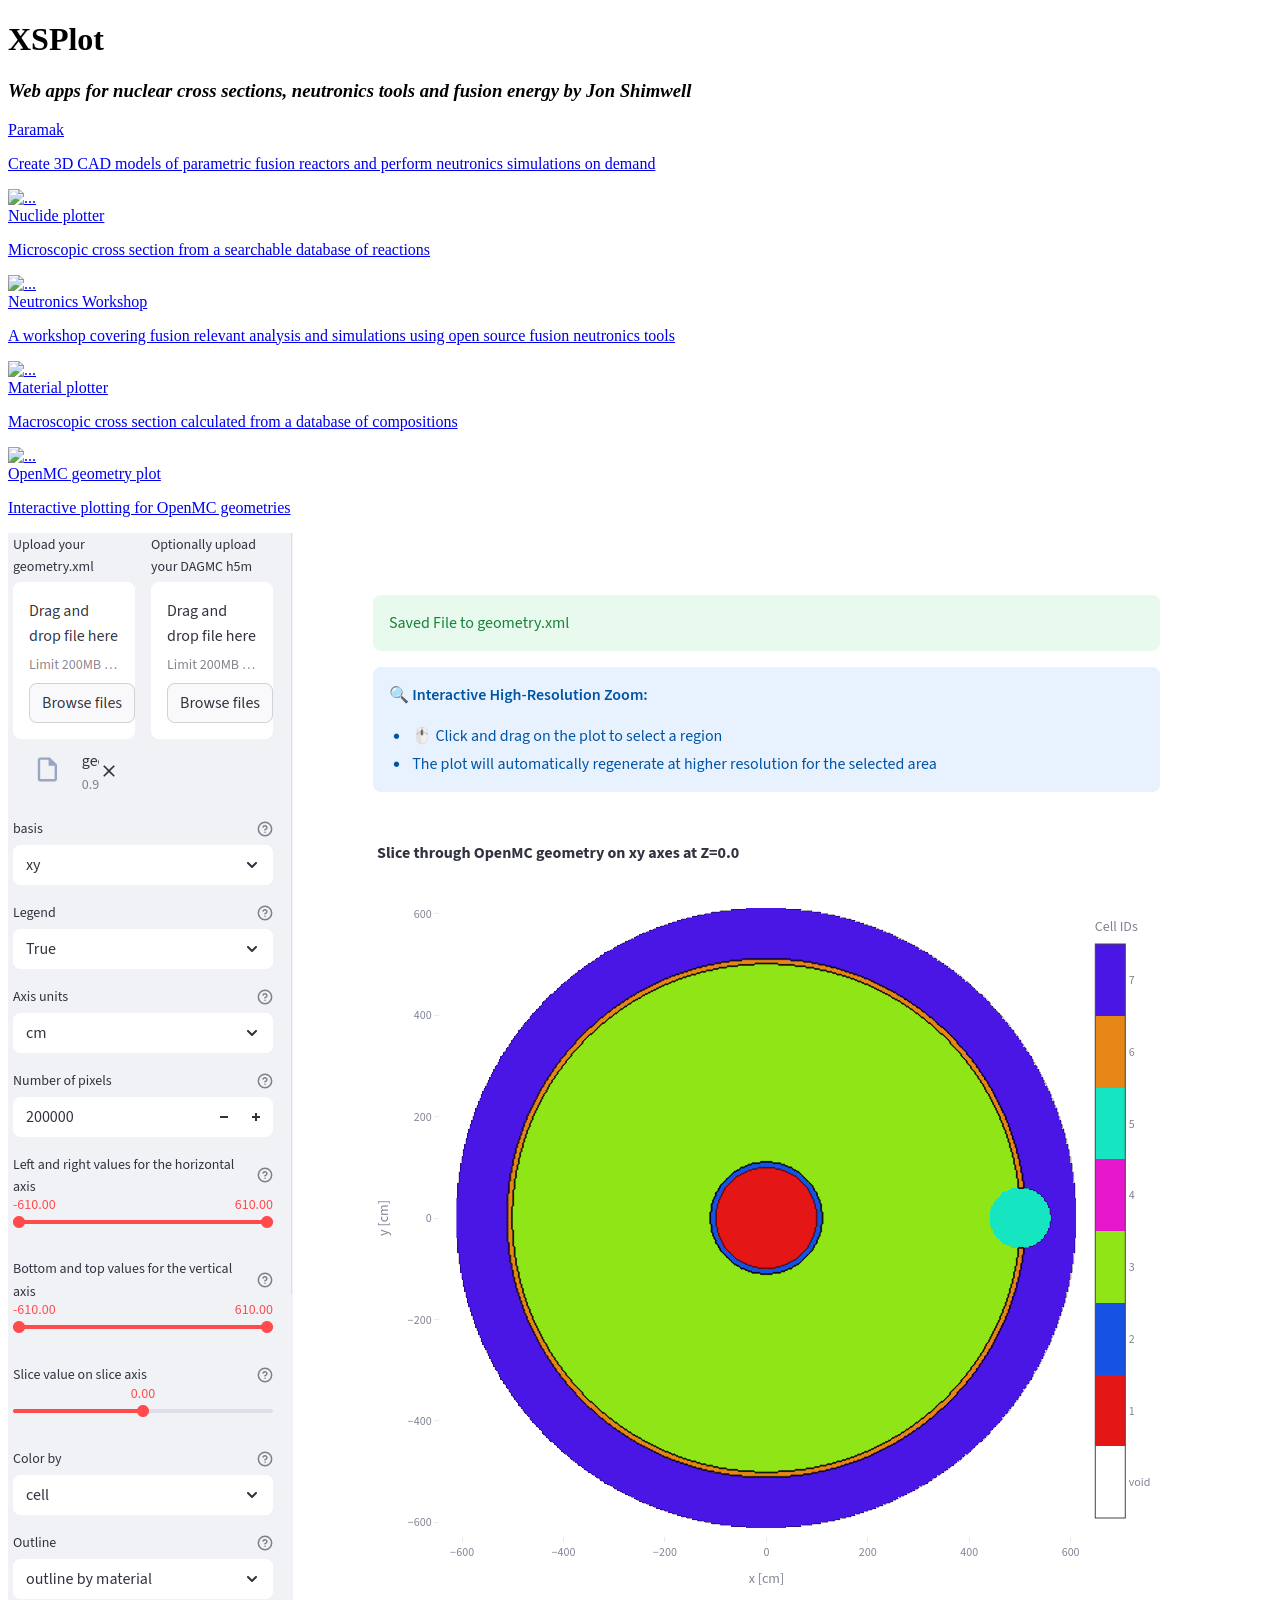
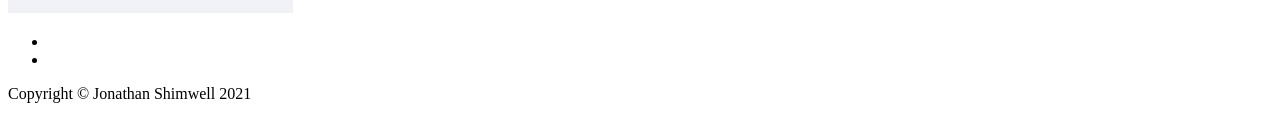
==== index.html @ 7b8dfab0 "fixed url" ====
<!DOCTYPE html>
<html lang="en">
    <head>
        <meta charset="utf-8" />
        <meta name="viewport" content="width=device-width, initial-scale=1, shrink-to-fit=no" />
        <meta name="description" content="Online plotting tool for neutron cross sections, OpenMC geometry visualisation and fusion reactor CAD model production" />
        <meta name="keywords" content="plot neutron nuclear cross section ENDF TENDL energy barns database plotter tendl endf openmc geometry cad fusion parametric paramak" />
        <meta name="author" content="Jonathan Shimwell" />
        <title>XSPlot - Neutronics web apps</title>
        <!-- Favicon-->
        <link rel="icon" type="image/x-icon" href="assets/favicon.ico" />
        <!-- Font Awesome icons (free version)-->
        <script src="https://use.fontawesome.com/releases/v5.15.3/js/all.js" crossorigin="anonymous"></script>
        <!-- Simple line icons-->
        <link href="https://cdnjs.cloudflare.com/ajax/libs/simple-line-icons/2.5.5/css/simple-line-icons.min.css" rel="stylesheet" />
        <!-- Google fonts-->
        <link href="https://fonts.googleapis.com/css?family=Source+Sans+Pro:300,400,700,300italic,400italic,700italic" rel="stylesheet" type="text/css" />
        <!-- Core theme CSS (includes Bootstrap)-->
        <link href="css/styles.css" rel="stylesheet" />
    </head>
    <body id="page-top">
        <!-- Header-->
        <header class="masthead d-flex align-items-center">
            <div class="container px-4 px-lg-5 text-center">
                <h1 class="mb-1">XSPlot</h1>
                <h3 class="mb-5"><em>Web apps for nuclear cross sections, neutronics tools and fusion energy by Jon Shimwell</em></h3>
                <!-- <a class="btn btn-primary btn-xl" href="#about">Find Out More</a> -->
                
                <section class="content-section" id="portfolio">
                    <div class="container px-4 px-lg-5">
                        <div class="content-section-heading text-center">
                    <!-- <h2 class="mb-5">Projects by Jon Shimwell</h2> -->
                </div>
                <div class="row gx-0">
                    <div class="col-lg-6">
                        <a class="portfolio-item" href="https://fusion-energy.github.io/paramak/stable/index.html">
                            <div class="caption">
                                <div class="caption-content">
                                    <div class="h2">Paramak</div>
                                    <p class="mb-0">Create 3D CAD models of parametric fusion reactors and perform neutronics simulations on demand</p>
                                </div>
                            </div>
                            <img class="img-fluid" src="assets/img/portfolio-1.jpg" alt="..." />
                        </a>
                    </div>
                    <div class="col-lg-6">
                        <a class="portfolio-item" href="https://fusion-energy.github.io/nuclide_cross_section_plotter.rs/index.html">
                            <div class="caption">
                                <div class="caption-content">
                                    <div class="h2">Nuclide plotter</div>
                                    <p class="mb-0">Microscopic cross section from a searchable database of reactions</p>
                                </div>
                            </div>
                            <img class="img-fluid" src="assets/img/portfolio-2.jpg" alt="..." />
                        </a>
                    </div>
                    <div class="col-lg-6">
                        <a class="portfolio-item" href="https://github.com/fusion-energy/neutronics-workshop/">
                            <div class="caption">
                                <div class="caption-content">
                                    <div class="h2">Neutronics Workshop</div>
                                    <p class="mb-0">A workshop covering fusion relevant analysis and simulations using open source fusion neutronics tools </p>
                                    <!-- <p class="mb-0">Macroscopic cross sections made from element / isotope fractions and a density</p> -->
                                </div>
                            </div>
                            <img class="img-fluid" src="assets/img/portfolio-5.jpg" alt="..." />
                        </a>
                    </div> 
                    <div class="col-lg-6">
                        <a class="portfolio-item" href="https://shimwell.github.io/materials_for_mc_online/">
                            <div class="caption">
                                <div class="caption-content">
                                    <div class="h2">Material plotter</div>
                                    <p class="mb-0">Macroscopic cross section calculated from a database of compositions</p>
                                </div>
                            </div>
                            <img class="img-fluid" src="assets/img/portfolio-3.jpg" alt="..." />
                        </a>
                    </div>
                    <div class="col-lg-6">
                        <a class="portfolio-item" href="https://openmcgeometryplot.streamlit.app/">
                            <div class="caption">
                                <div class="caption-content">
                                    <div class="h2">OpenMC geometry plot</div>
                                    <p class="mb-0">Interactive plotting for OpenMC geometries</p>
                                </div>
                            </div>
                            <img class="img-fluid" src="assets/img/portfolio-6.png" alt="..." />
                        </a>
                    </div>
                   
                </div>
            </div>
        </section>
       
    </div>
</header>

        <!-- Footer-->
        <footer class="footer text-center">
            <div class="container px-4 px-lg-5">
                <ul class="list-inline mb-5">
                    <li class="list-inline-item">
                        <a class="social-link rounded-circle text-white" href="https://github.com/openmc-data-storage"><i class="icon-social-github"></i></a>
                    </li>
                    <li class="list-inline-item">
                        <a class="social-link rounded-circle text-white" href="https://uk.linkedin.com/in/shimwell"><i class="icon-social-linkedin"></i></a>
                    </li>
                </ul>
                <p class="text-muted small mb-0">Copyright &copy; Jonathan Shimwell 2021</p>
            </div>
        </footer>
        <!-- Scroll to Top Button-->
        <a class="scroll-to-top rounded" href="#page-top"><i class="fas fa-angle-up"></i></a>
        <!-- Bootstrap core JS-->
        <script src="https://cdn.jsdelivr.net/npm/bootstrap@5.1.0/dist/js/bootstrap.bundle.min.js"></script>
        <!-- Core theme JS-->
        <script src="js/scripts.js"></script>
    </body>
</html>
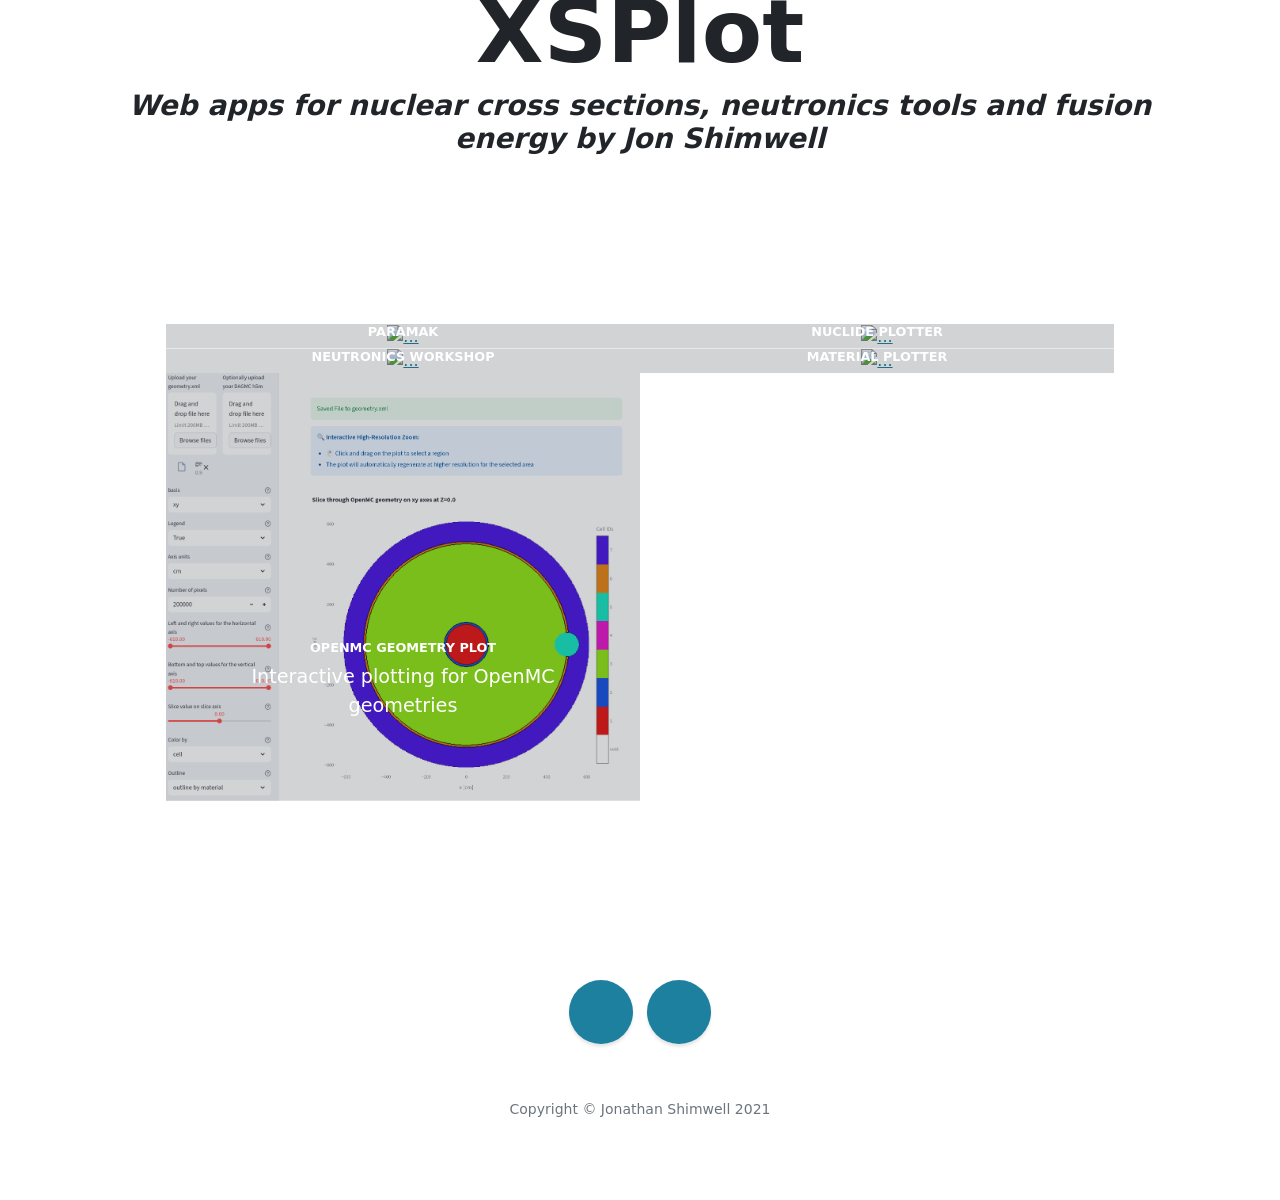
==== commit 464b2868: "Use the system font stack instead of loading Source Sans Pro from Google Loading the font from fonts" ====
--- a/index.html
+++ b/index.html
@@ -13,8 +13,6 @@
         <script src="https://use.fontawesome.com/releases/v5.15.3/js/all.js" crossorigin="anonymous"></script>
         <!-- Simple line icons-->
         <link href="https://cdnjs.cloudflare.com/ajax/libs/simple-line-icons/2.5.5/css/simple-line-icons.min.css" rel="stylesheet" />
-        <!-- Google fonts-->
-        <link href="https://fonts.googleapis.com/css?family=Source+Sans+Pro:300,400,700,300italic,400italic,700italic" rel="stylesheet" type="text/css" />
         <!-- Core theme CSS (includes Bootstrap)-->
         <link href="css/styles.css" rel="stylesheet" />
     </head>
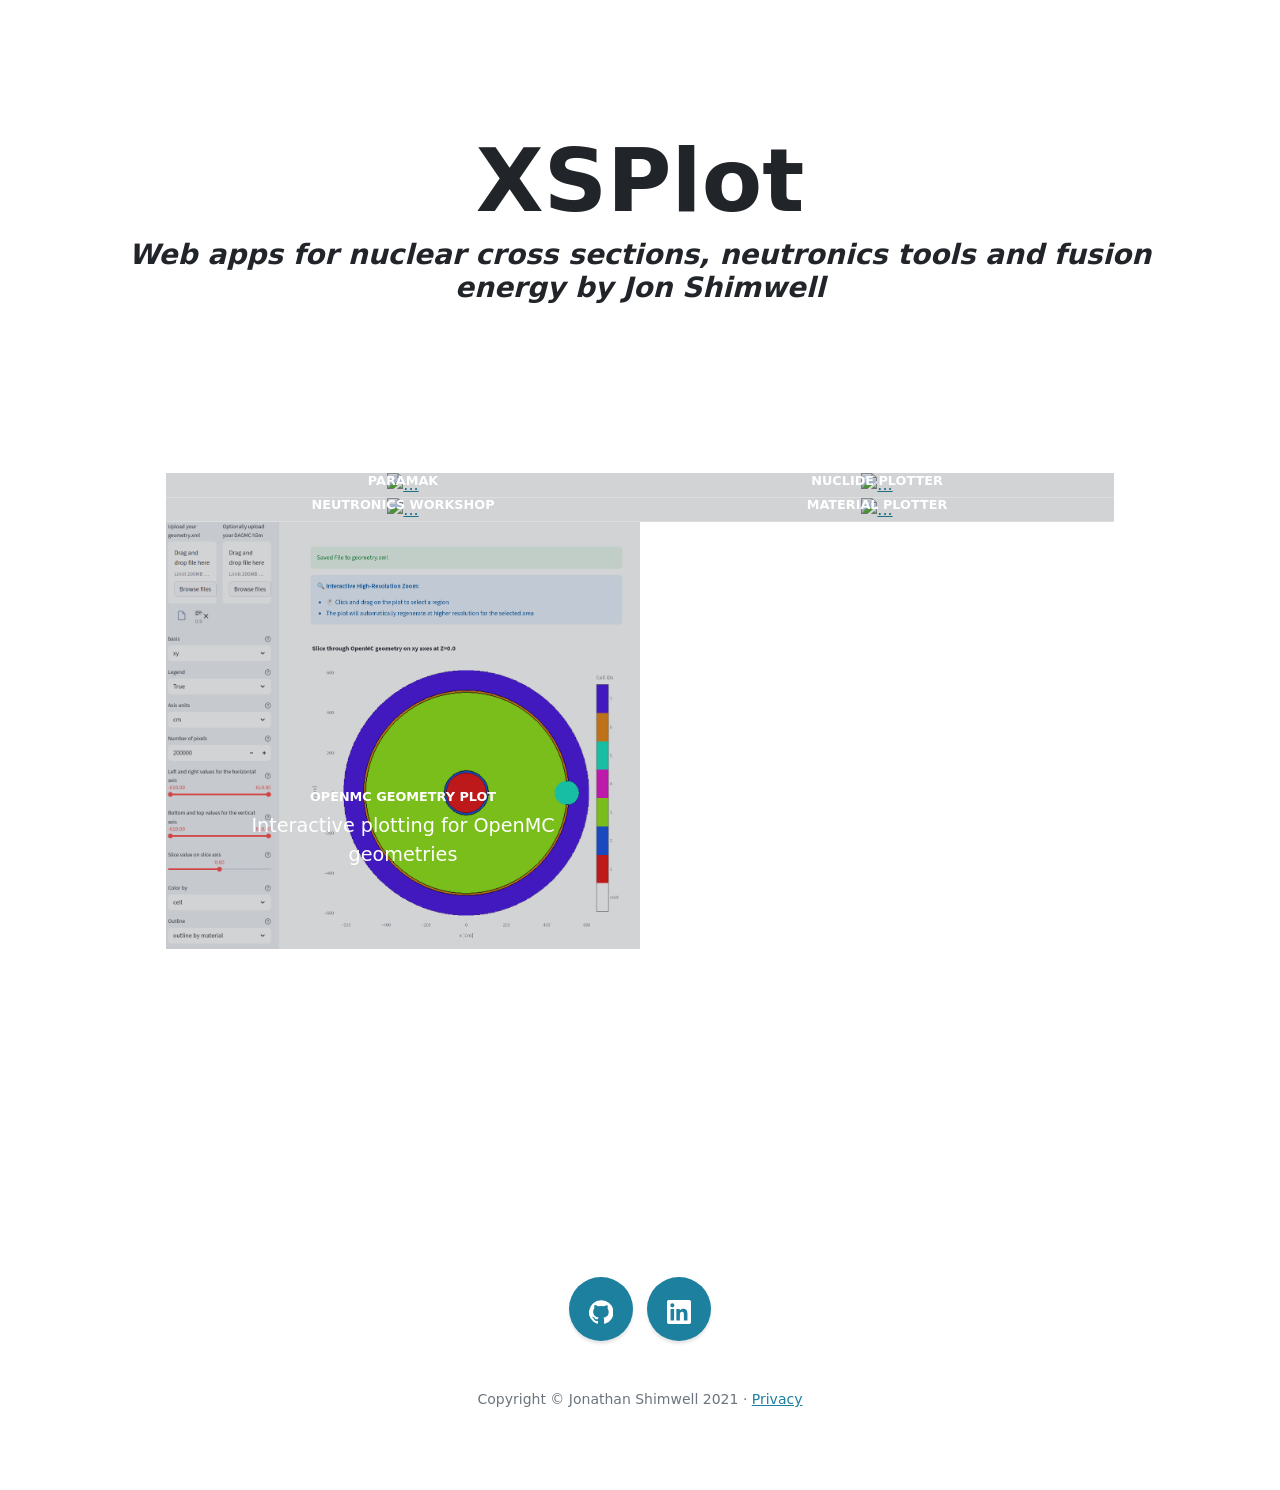
==== commit ee5ac4c6: "Draw the icons inline and add a privacy notice The page loaded three files from other hosts to draw " ====
--- a/index.html
+++ b/index.html
@@ -9,10 +9,6 @@
         <title>XSPlot - Neutronics web apps</title>
         <!-- Favicon-->
         <link rel="icon" type="image/x-icon" href="assets/favicon.ico" />
-        <!-- Font Awesome icons (free version)-->
-        <script src="https://use.fontawesome.com/releases/v5.15.3/js/all.js" crossorigin="anonymous"></script>
-        <!-- Simple line icons-->
-        <link href="https://cdnjs.cloudflare.com/ajax/libs/simple-line-icons/2.5.5/css/simple-line-icons.min.css" rel="stylesheet" />
         <!-- Core theme CSS (includes Bootstrap)-->
         <link href="css/styles.css" rel="stylesheet" />
     </head>
@@ -99,19 +95,17 @@
             <div class="container px-4 px-lg-5">
                 <ul class="list-inline mb-5">
                     <li class="list-inline-item">
-                        <a class="social-link rounded-circle text-white" href="https://github.com/openmc-data-storage"><i class="icon-social-github"></i></a>
+                        <a class="social-link rounded-circle text-white" href="https://github.com/openmc-data-storage"><svg width="24" height="24" viewBox="0 0 24 24" fill="currentColor" style="vertical-align: middle;" role="img" aria-label="GitHub"><path d="M12 .3a12 12 0 0 0-3.8 23.4c.6.1.8-.3.8-.6v-2.2c-3.3.7-4-1.6-4-1.6-.6-1.4-1.4-1.8-1.4-1.8-1-.7.1-.7.1-.7 1.2.1 1.8 1.2 1.8 1.2 1 1.8 2.8 1.3 3.5 1 0-.8.4-1.3.7-1.6-2.7-.3-5.5-1.3-5.5-5.9 0-1.3.5-2.4 1.2-3.2 0-.4-.5-1.6.2-3.2 0 0 1-.3 3.3 1.2a11.5 11.5 0 0 1 6 0C17.4 5 18.4 5.3 18.4 5.3c.7 1.6.2 2.8.1 3.2.8.8 1.2 1.9 1.2 3.2 0 4.6-2.8 5.6-5.5 5.9.5.4.9 1.1.9 2.3v3.3c0 .3.2.7.8.6A12 12 0 0 0 12 .3"/></svg></a>
                     </li>
                     <li class="list-inline-item">
-                        <a class="social-link rounded-circle text-white" href="https://uk.linkedin.com/in/shimwell"><i class="icon-social-linkedin"></i></a>
+                        <a class="social-link rounded-circle text-white" href="https://uk.linkedin.com/in/shimwell"><svg width="24" height="24" viewBox="0 0 24 24" fill="currentColor" style="vertical-align: middle;" role="img" aria-label="LinkedIn"><path d="M20.45 20.45h-3.56v-5.57c0-1.33-.02-3.04-1.85-3.04-1.85 0-2.14 1.45-2.14 2.94v5.67H9.35V9h3.41v1.56h.05a3.74 3.74 0 0 1 3.37-1.85c3.6 0 4.27 2.37 4.27 5.46zM5.34 7.43a2.06 2.06 0 1 1 0-4.13 2.06 2.06 0 0 1 0 4.13m1.78 13.02H3.55V9h3.57zM22.22 0H1.77C.79 0 0 .77 0 1.73v20.54C0 23.23.79 24 1.77 24h20.45c.98 0 1.78-.77 1.78-1.73V1.73C24 .77 23.2 0 22.22 0"/></svg></a>
                     </li>
                 </ul>
-                <p class="text-muted small mb-0">Copyright &copy; Jonathan Shimwell 2021</p>
+                <p class="text-muted small mb-0">Copyright &copy; Jonathan Shimwell 2021 &middot; <a href="privacy.html">Privacy</a></p>
             </div>
         </footer>
         <!-- Scroll to Top Button-->
-        <a class="scroll-to-top rounded" href="#page-top"><i class="fas fa-angle-up"></i></a>
-        <!-- Bootstrap core JS-->
-        <script src="https://cdn.jsdelivr.net/npm/bootstrap@5.1.0/dist/js/bootstrap.bundle.min.js"></script>
+        <a class="scroll-to-top rounded" href="#page-top"><svg width="20" height="20" viewBox="0 0 16 16" fill="none" stroke="currentColor" stroke-width="2.5" stroke-linecap="round" stroke-linejoin="round" style="vertical-align: middle;" aria-hidden="true"><path d="M3 10l5-5 5 5"/></svg></a>
         <!-- Core theme JS-->
         <script src="js/scripts.js"></script>
     </body>
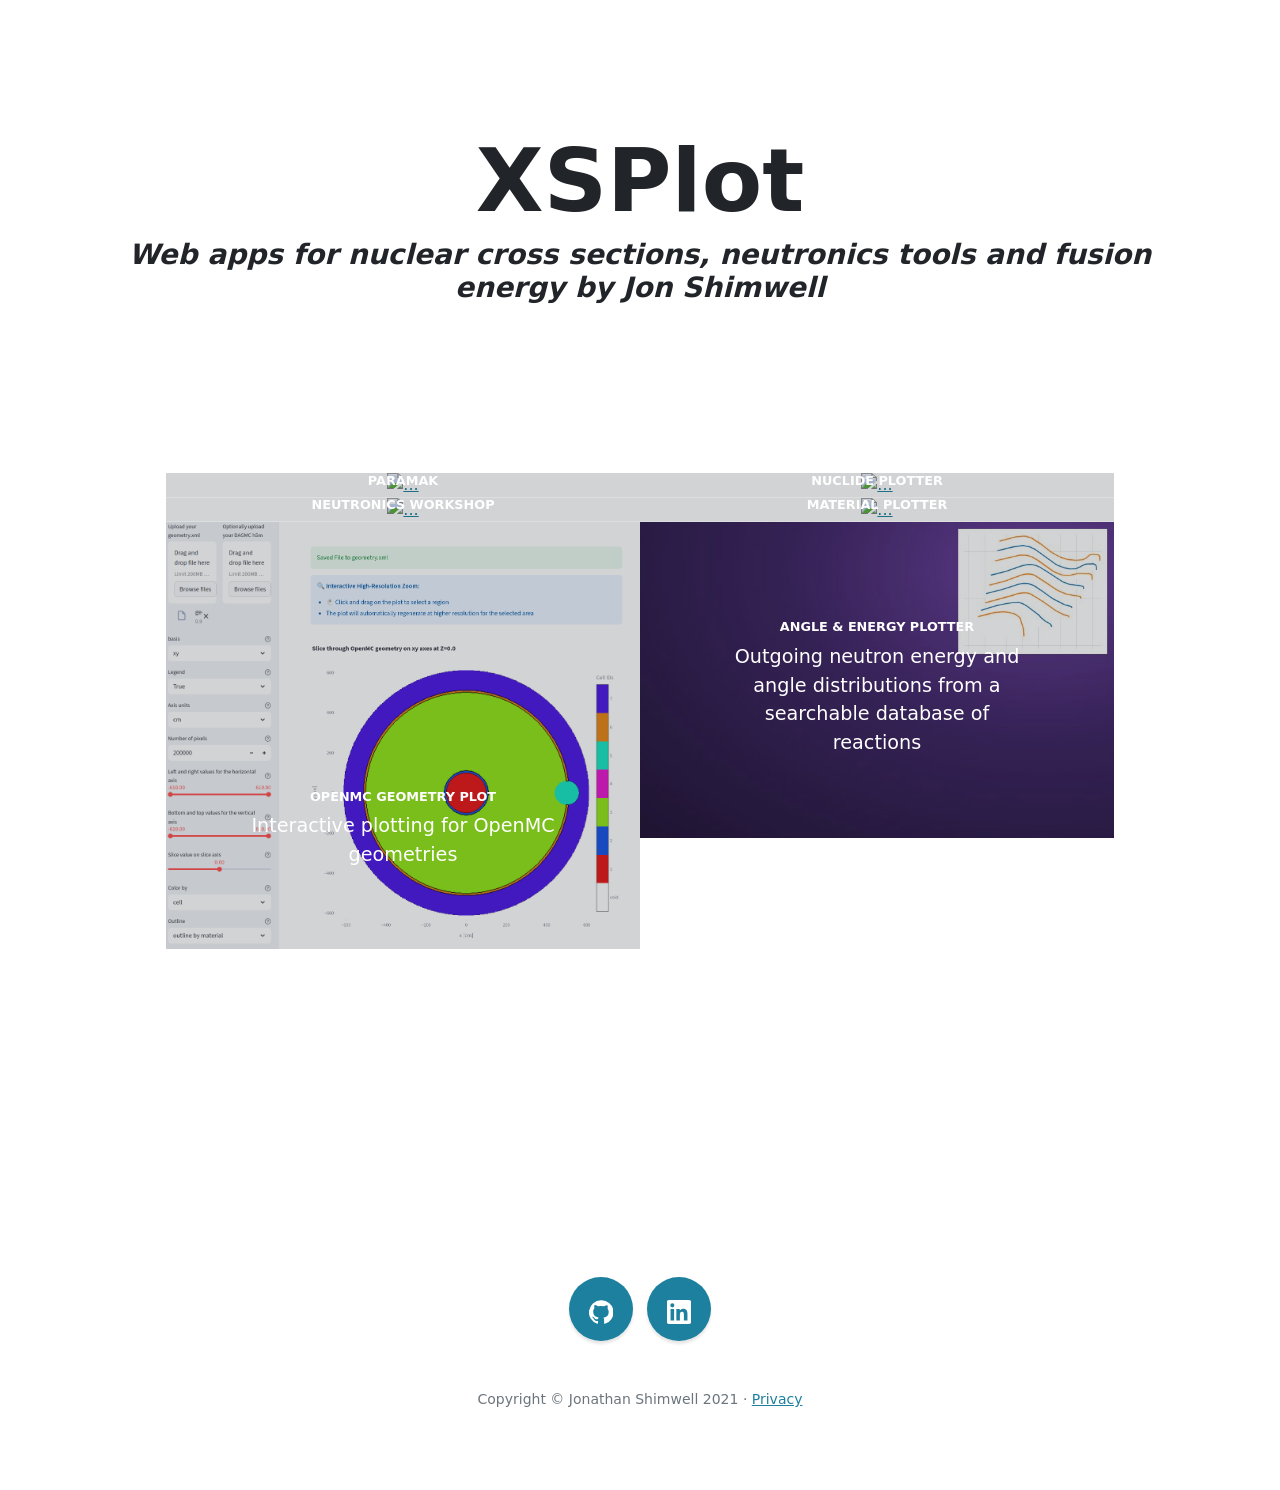
==== commit 80b671ba: "Add the neutron angle and energy distribution plotter to the apps" ====
--- a/index.html
+++ b/index.html
@@ -82,6 +82,17 @@
                             <img class="img-fluid" src="assets/img/portfolio-6.png" alt="..." />
                         </a>
                     </div>
+                    <div class="col-lg-6">
+                        <a class="portfolio-item" href="https://fusion-energy.github.io/xsplot-angular-energy-distribution/index.html">
+                            <div class="caption">
+                                <div class="caption-content">
+                                    <div class="h2">Angle &amp; energy plotter</div>
+                                    <p class="mb-0">Outgoing neutron energy and angle distributions from a searchable database of reactions</p>
+                                </div>
+                            </div>
+                            <img class="img-fluid" src="assets/img/portfolio-7.jpg" alt="..." />
+                        </a>
+                    </div>
                    
                 </div>
             </div>
@@ -95,10 +106,10 @@
             <div class="container px-4 px-lg-5">
                 <ul class="list-inline mb-5">
                     <li class="list-inline-item">
-                        <a class="social-link rounded-circle text-white" href="https://github.com/openmc-data-storage"><svg width="24" height="24" viewBox="0 0 24 24" fill="currentColor" style="vertical-align: middle;" role="img" aria-label="GitHub"><path d="M12 .3a12 12 0 0 0-3.8 23.4c.6.1.8-.3.8-.6v-2.2c-3.3.7-4-1.6-4-1.6-.6-1.4-1.4-1.8-1.4-1.8-1-.7.1-.7.1-.7 1.2.1 1.8 1.2 1.8 1.2 1 1.8 2.8 1.3 3.5 1 0-.8.4-1.3.7-1.6-2.7-.3-5.5-1.3-5.5-5.9 0-1.3.5-2.4 1.2-3.2 0-.4-.5-1.6.2-3.2 0 0 1-.3 3.3 1.2a11.5 11.5 0 0 1 6 0C17.4 5 18.4 5.3 18.4 5.3c.7 1.6.2 2.8.1 3.2.8.8 1.2 1.9 1.2 3.2 0 4.6-2.8 5.6-5.5 5.9.5.4.9 1.1.9 2.3v3.3c0 .3.2.7.8.6A12 12 0 0 0 12 .3"/></svg></a>
+                        <a class="social-link rounded-circle text-white" href="https://github.com/shimwell"><svg width="24" height="24" viewBox="0 0 24 24" fill="currentColor" style="vertical-align: middle;" role="img" aria-label="GitHub"><path d="M12 .3a12 12 0 0 0-3.8 23.4c.6.1.8-.3.8-.6v-2.2c-3.3.7-4-1.6-4-1.6-.6-1.4-1.4-1.8-1.4-1.8-1-.7.1-.7.1-.7 1.2.1 1.8 1.2 1.8 1.2 1 1.8 2.8 1.3 3.5 1 0-.8.4-1.3.7-1.6-2.7-.3-5.5-1.3-5.5-5.9 0-1.3.5-2.4 1.2-3.2 0-.4-.5-1.6.2-3.2 0 0 1-.3 3.3 1.2a11.5 11.5 0 0 1 6 0C17.4 5 18.4 5.3 18.4 5.3c.7 1.6.2 2.8.1 3.2.8.8 1.2 1.9 1.2 3.2 0 4.6-2.8 5.6-5.5 5.9.5.4.9 1.1.9 2.3v3.3c0 .3.2.7.8.6A12 12 0 0 0 12 .3"/></svg></a>
                     </li>
                     <li class="list-inline-item">
-                        <a class="social-link rounded-circle text-white" href="https://uk.linkedin.com/in/shimwell"><svg width="24" height="24" viewBox="0 0 24 24" fill="currentColor" style="vertical-align: middle;" role="img" aria-label="LinkedIn"><path d="M20.45 20.45h-3.56v-5.57c0-1.33-.02-3.04-1.85-3.04-1.85 0-2.14 1.45-2.14 2.94v5.67H9.35V9h3.41v1.56h.05a3.74 3.74 0 0 1 3.37-1.85c3.6 0 4.27 2.37 4.27 5.46zM5.34 7.43a2.06 2.06 0 1 1 0-4.13 2.06 2.06 0 0 1 0 4.13m1.78 13.02H3.55V9h3.57zM22.22 0H1.77C.79 0 0 .77 0 1.73v20.54C0 23.23.79 24 1.77 24h20.45c.98 0 1.78-.77 1.78-1.73V1.73C24 .77 23.2 0 22.22 0"/></svg></a>
+                        <a class="social-link rounded-circle text-white" href="https://www.linkedin.com/in/jonathan-shimwell-610b09252/"><svg width="24" height="24" viewBox="0 0 24 24" fill="currentColor" style="vertical-align: middle;" role="img" aria-label="LinkedIn"><path d="M20.45 20.45h-3.56v-5.57c0-1.33-.02-3.04-1.85-3.04-1.85 0-2.14 1.45-2.14 2.94v5.67H9.35V9h3.41v1.56h.05a3.74 3.74 0 0 1 3.37-1.85c3.6 0 4.27 2.37 4.27 5.46zM5.34 7.43a2.06 2.06 0 1 1 0-4.13 2.06 2.06 0 0 1 0 4.13m1.78 13.02H3.55V9h3.57zM22.22 0H1.77C.79 0 0 .77 0 1.73v20.54C0 23.23.79 24 1.77 24h20.45c.98 0 1.78-.77 1.78-1.73V1.73C24 .77 23.2 0 22.22 0"/></svg></a>
                     </li>
                 </ul>
                 <p class="text-muted small mb-0">Copyright &copy; Jonathan Shimwell 2021 &middot; <a href="privacy.html">Privacy</a></p>
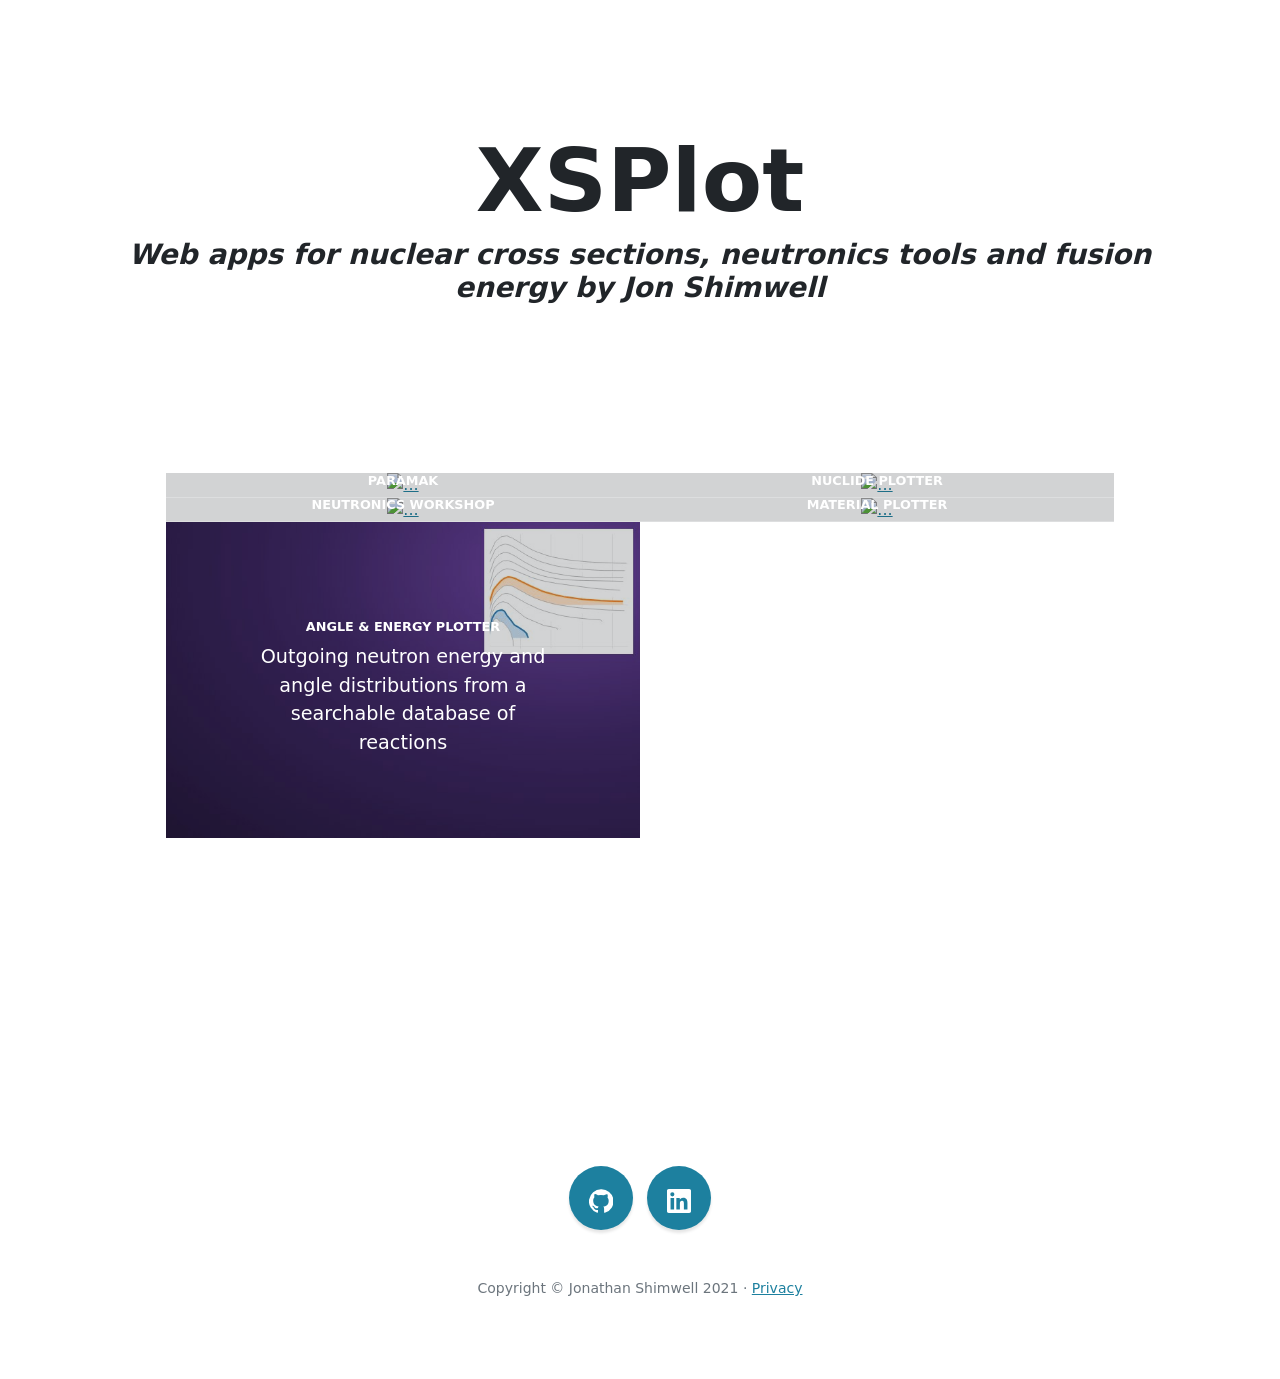
==== commit fc848797: "Remove the OpenMC geometry plot from the apps" ====
--- a/index.html
+++ b/index.html
@@ -3,7 +3,7 @@
     <head>
         <meta charset="utf-8" />
         <meta name="viewport" content="width=device-width, initial-scale=1, shrink-to-fit=no" />
-        <meta name="description" content="Online plotting tool for neutron cross sections, OpenMC geometry visualisation and fusion reactor CAD model production" />
+        <meta name="description" content="Online plotting tool for neutron cross sections, neutron angle and energy distributions and fusion reactor CAD model production" />
         <meta name="keywords" content="plot neutron nuclear cross section ENDF TENDL energy barns database plotter tendl endf openmc geometry cad fusion parametric paramak" />
         <meta name="author" content="Jonathan Shimwell" />
         <title>XSPlot - Neutronics web apps</title>
@@ -72,17 +72,6 @@
                         </a>
                     </div>
                     <div class="col-lg-6">
-                        <a class="portfolio-item" href="https://openmcgeometryplot.streamlit.app/">
-                            <div class="caption">
-                                <div class="caption-content">
-                                    <div class="h2">OpenMC geometry plot</div>
-                                    <p class="mb-0">Interactive plotting for OpenMC geometries</p>
-                                </div>
-                            </div>
-                            <img class="img-fluid" src="assets/img/portfolio-6.png" alt="..." />
-                        </a>
-                    </div>
-                    <div class="col-lg-6">
                         <a class="portfolio-item" href="https://fusion-energy.github.io/xsplot-angular-energy-distribution/index.html">
                             <div class="caption">
                                 <div class="caption-content">
